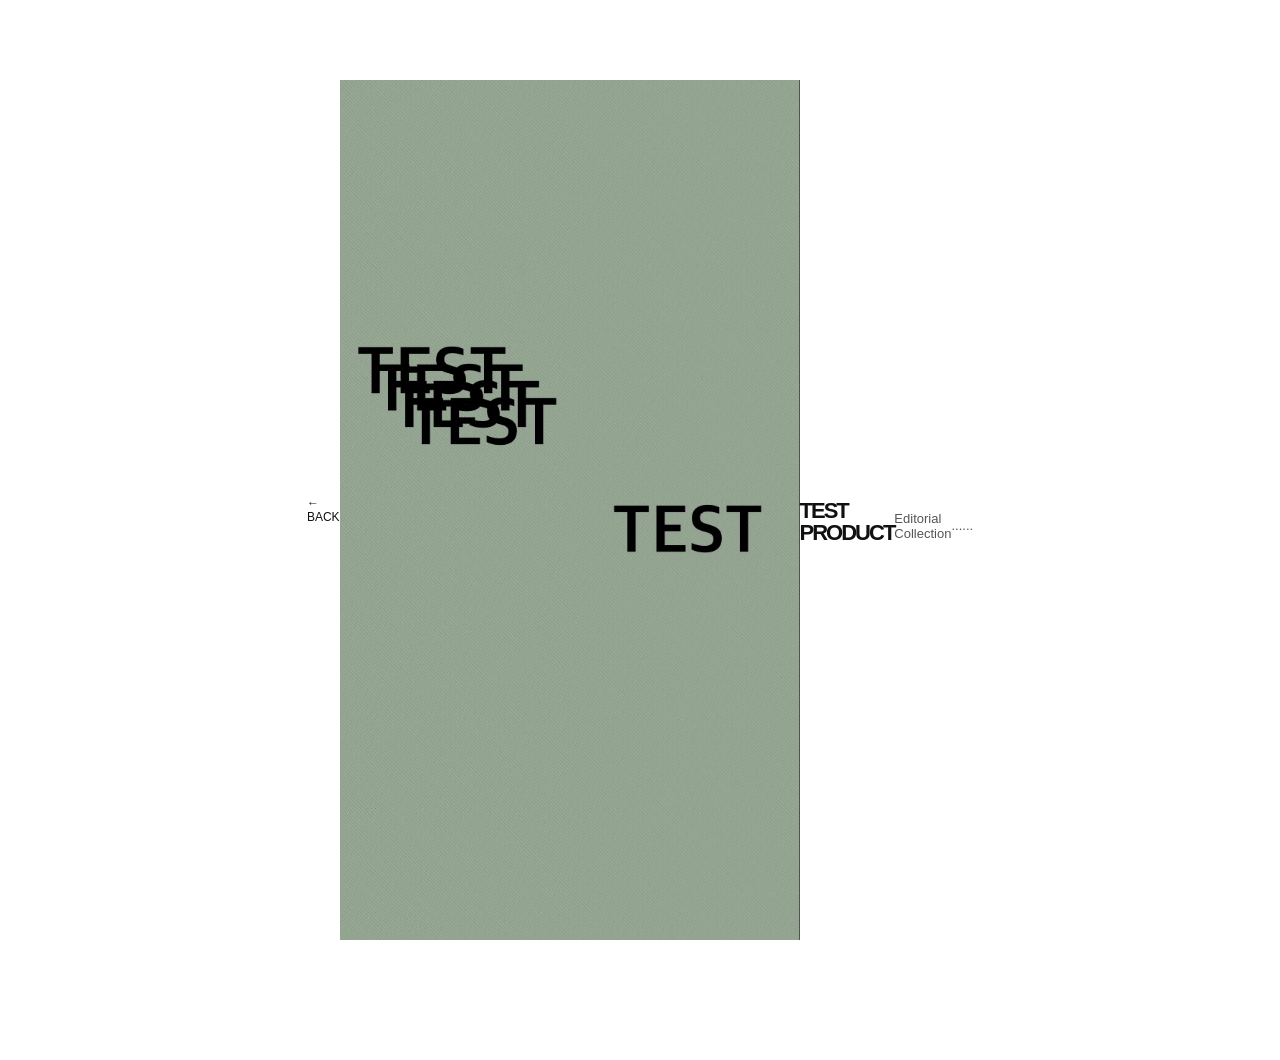
==== product.html @ 3b0933a8 "Add shop layout and start product detail page(노트북)" ====
<!DOCTYPE html>
<html lang="en">

<head>
    <meta charset="UTF-8">
    <meta name="viewport" content="width=device-width, initial-scale=1.0">
    <title>JANG LONG</title>

    <link rel="stylesheet" href="style.css">
</head>

<body>

    <main class="product-detail">

        <a href="shop.html" class="back-button">
            ← BACK
        </a>

        <img
            src="images/products/test1/test1.jpg"
            class="cover-image"
            alt="Test Product">

        <h1>TEST PRODUCT</h1>

        <p class="product-meta">
            Editorial Collection
        </p>

        <p class="product-meta">
            ...
        </p>

        <p class="product-meta">
            ...
        </p>

    </main>

</body>

</html>
---- style.css ----
/* =======================================
   RESET
======================================= */

*{
    margin:0;
    padding:0;
    box-sizing:border-box;
}

/* =======================================
   GLOBAL
======================================= */

body{
    background:#ffffff;
    font-family:Arial, Helvetica, sans-serif;
    color:#111;
}

.container{
    width:100%;
    min-height:100vh;
    display:flex;
    flex-direction:column;
    align-items:center;
}

/* =======================================
   HEADER
======================================= */

header{
    position:fixed;
    right:25px;
    bottom:25px;
    text-align:right;
    z-index:100;
}

h1{
    font-size:20px;
    font-weight:600;
    letter-spacing:-2px;
    line-height:1;
}

h1 a{
    text-decoration:none;
    color:#111;
}

header p{
    margin-top:4px;
    font-size:10px;
    letter-spacing:-0.5px;
    color:#666;
    text-align:right;
}

/* =======================================
   SIDEBAR
======================================= */

.sidebar{
    position:fixed;
    left:45px;
    top:50%;
    transform:translateY(-50%);
    display:flex;
    flex-direction:column;
    gap:10px;
}

.sidebar a{
    color:#111;
    text-decoration:none;
    font-size:11px;
    letter-spacing:.3px;
    transition:.3s;
}

.sidebar a:hover{
    opacity:.45;
}

/* =======================================
   HOME
======================================= */

main{
    flex:1;
    width:100%;
    display:flex;
    justify-content:center;
    align-items:center;
}

.hero{
    flex:1;
    display:flex;
    justify-content:center;
    align-items:center;
}

.hero-slider{
    display:flex;
    align-items:center;
    gap:20px;
}

.slider-window{
    width:420px;
    height:300px;
    position:relative;
    overflow:hidden;
    background:#000;
}

.slide{
    position:absolute;
    width:100%;
    height:100%;
    object-fit:contain;
    opacity:0;
    transition:.5s;
}

.slide.active{
    opacity:1;
}

.prev,
.next{
    background:none;
    border:none;
    font-size:40px;
    cursor:pointer;
    color:#111;
}

.slide-count{
    position:absolute;
    left:14px;
    bottom:12px;
    z-index:20;
    font-family:"Courier New", monospace;
    font-size:8px;
    letter-spacing:1px;
    color:rgba(255,255,255,.75);
}

/* =======================================
   SHOP
======================================= */





/* =======================================
   PRODUCT CARD
======================================= */

.product-grid{

    width:100%;
    max-width:700px;

    margin:80px auto;

    display:grid;

    grid-template-columns:repeat(3,1fr);

    gap:60px 30px;

}

.product-card{

    display:flex;

    flex-direction:column;

    text-decoration:none;

    color:#111;

}

.product-card img{

    width:100%;

    aspect-ratio:4/5;

    object-fit:cover;

    background:#f3f3f3;

    transition:.3s;

}

.product-card:hover img{

    opacity:.88;

}

.product-card h3{

    margin-top:14px;

    font-size:13px;

    font-weight:600;

    letter-spacing:.5px;

}

.product-card p{

    margin-top:5px;

    font-size:11px;

    color:#666;

    line-height:1.5;

}



/* =======================================
   PRODUCT DETAIL
======================================= */

.product-detail{

    max-width:500px;

    margin:80px auto;

    padding:0 20px;

}

.back-button{

    display:inline-block;

    margin-bottom:40px;

    text-decoration:none;

    color:#111;

    font-size:12px;

}

.cover-image{

    width:100%;

    margin-bottom:40px;

}

.product-detail h1{

    font-size:22px;

    margin-bottom:15px;

}

.product-meta{

    font-size:13px;

    color:#555;

    margin-bottom:8px;

}



/* =======================================
   ABOUT
======================================= */





/* =======================================
   FOOTER
======================================= */





/* =======================================
   RESPONSIVE
======================================= */

@media (max-width:768px){

}
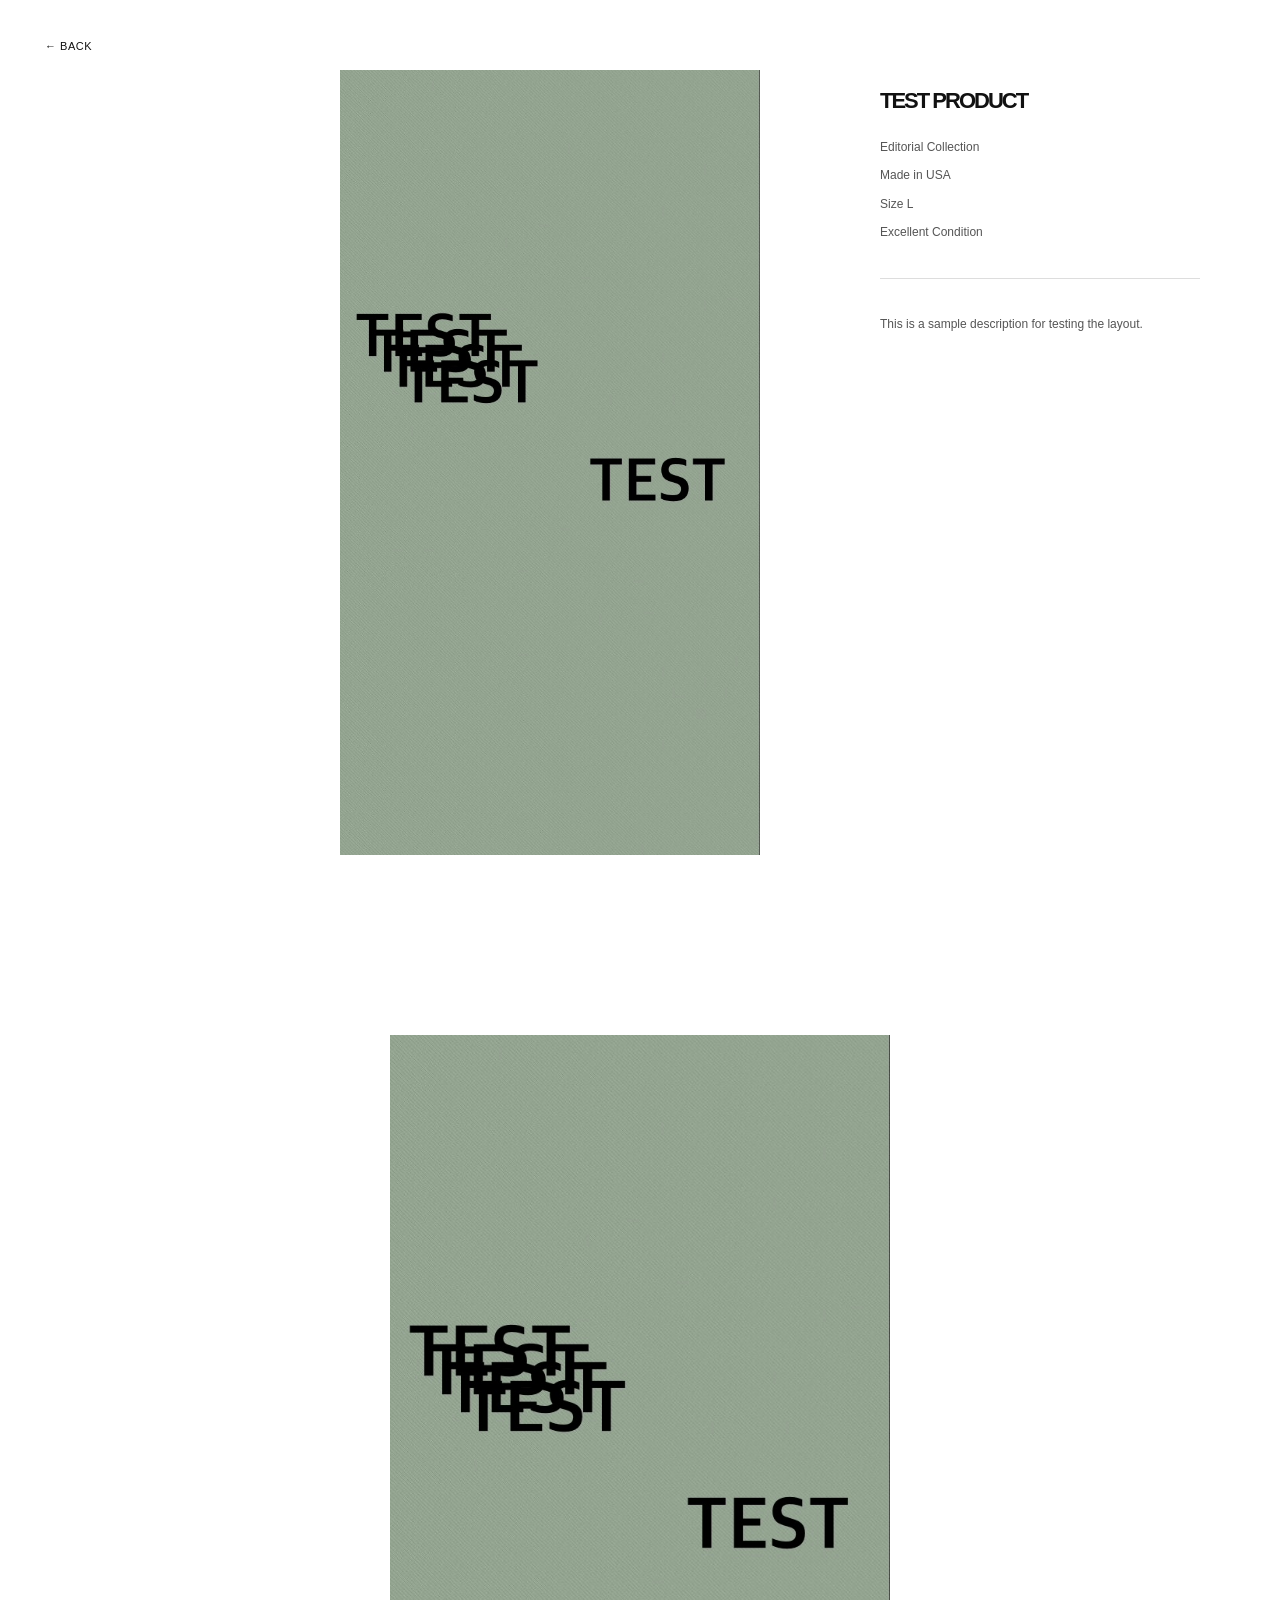
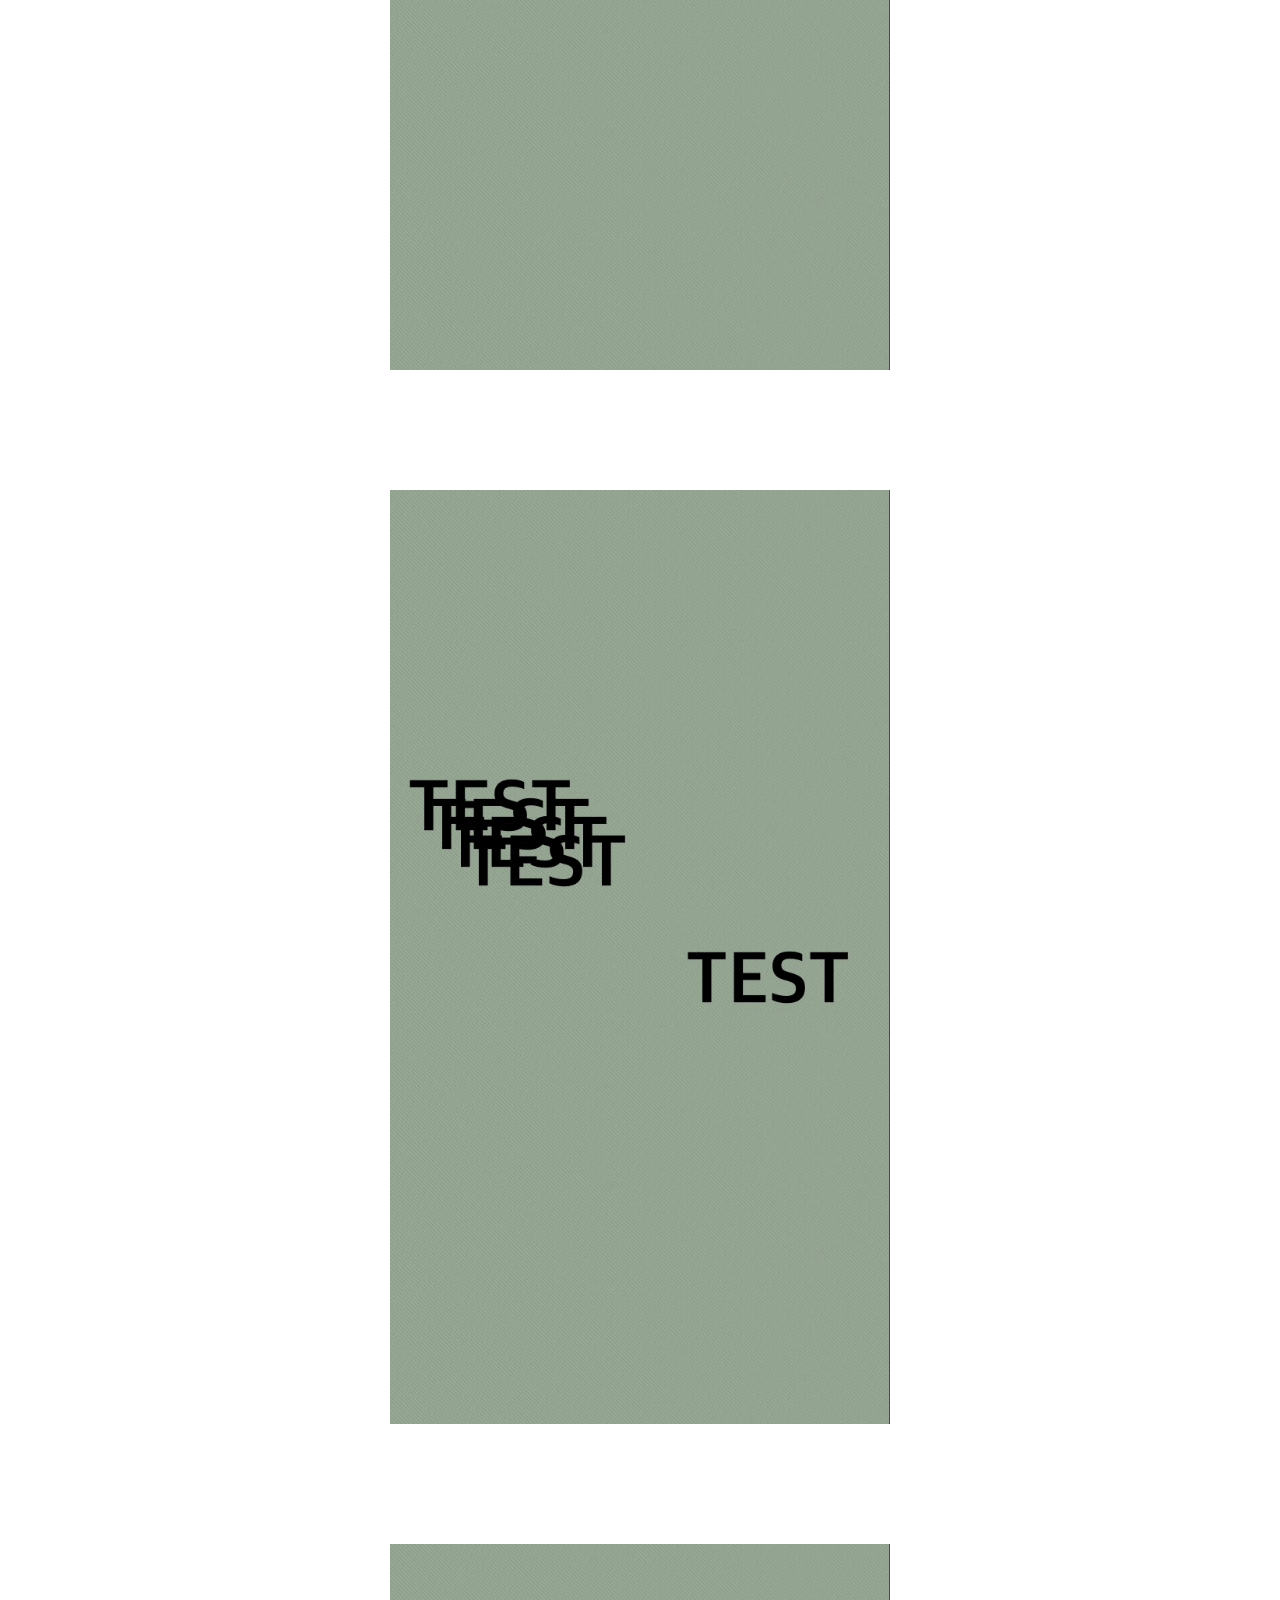
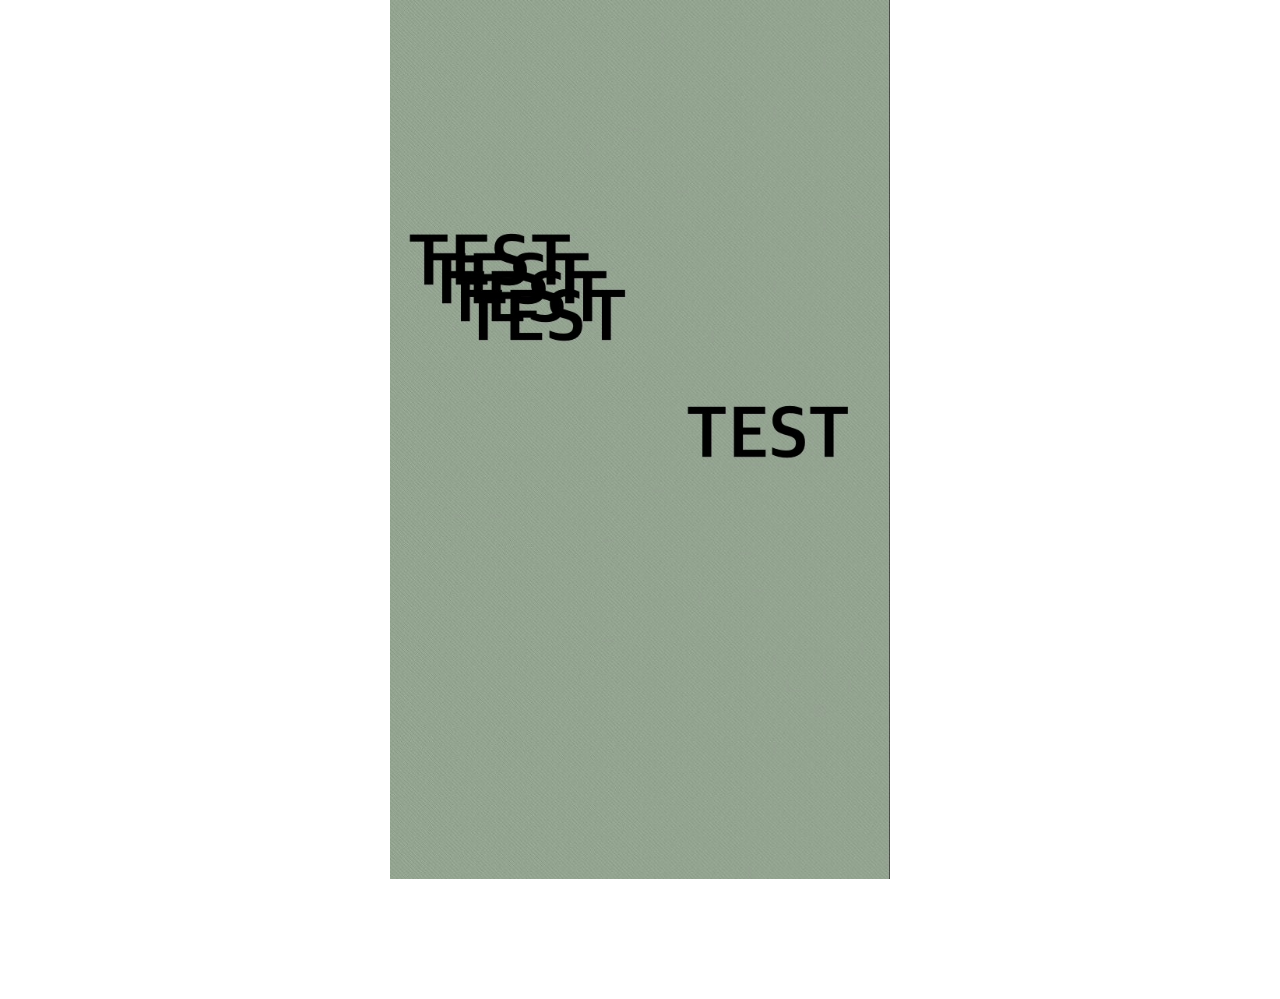
==== commit 6adaacd0: "상세 페이지 작업,메인 페이지 이미지 화살표 수정" ====
--- a/product.html
+++ b/product.html
@@ -11,32 +11,56 @@
 
 <body>
 
-    <main class="product-detail">
+<main class="product-detail">
 
-        <a href="shop.html" class="back-button">
-            ← BACK
-        </a>
+    <a href="shop.html" class="back-button">
+        ← BACK
+    </a>
 
-        <img
-            src="images/products/test1/test1.jpg"
-            class="cover-image"
-            alt="Test Product">
+    <section class="product-hero">
 
-        <h1>TEST PRODUCT</h1>
+        <div class="product-image">
 
-        <p class="product-meta">
-            Editorial Collection
-        </p>
+            <img src="images/products/test1/test1.jpg"
+                 alt="TEST PRODUCT">
 
-        <p class="product-meta">
-            ...
-        </p>
+        </div>
 
-        <p class="product-meta">
-            ...
-        </p>
+        <div class="product-info">
 
-    </main>
+            <h1>TEST PRODUCT</h1>
+
+            <p>Editorial Collection</p>
+
+            <p>Made in USA</p>
+
+            <p>Size L</p>
+
+            <p>Excellent Condition</p>
+
+            <hr>
+
+            <p class="description">
+
+                This is a sample description for testing the layout.
+
+            </p>
+
+        </div>
+
+    </section>
+
+    <section class="detail-gallery">
+
+        <img src="images/products/test1/test1.jpg" alt="">
+
+        <img src="images/products/test1/test1.jpg" alt="">
+
+        <img src="images/products/test1/test1.jpg" alt="">
+
+    </section>
+
+</main>
 
 </body>
 
--- a/style.css
+++ b/style.css
@@ -2,152 +2,178 @@
    RESET
 ======================================= */
 
-*{
-    margin:0;
-    padding:0;
-    box-sizing:border-box;
+* {
+    margin: 0;
+    padding: 0;
+    box-sizing: border-box;
 }
 
 /* =======================================
    GLOBAL
 ======================================= */
 
-body{
-    background:#ffffff;
-    font-family:Arial, Helvetica, sans-serif;
-    color:#111;
-}
-
-.container{
-    width:100%;
-    min-height:100vh;
-    display:flex;
-    flex-direction:column;
-    align-items:center;
+body {
+    background: #ffffff;
+    font-family: Arial, Helvetica, sans-serif;
+    color: #111;
+}
+
+.container {
+    width: 100%;
+    min-height: 100vh;
+    display: flex;
+    flex-direction: column;
+    align-items: center;
 }
 
 /* =======================================
    HEADER
 ======================================= */
 
-header{
-    position:fixed;
-    right:25px;
-    bottom:25px;
-    text-align:right;
-    z-index:100;
-}
-
-h1{
-    font-size:20px;
-    font-weight:600;
-    letter-spacing:-2px;
-    line-height:1;
-}
-
-h1 a{
-    text-decoration:none;
-    color:#111;
-}
-
-header p{
-    margin-top:4px;
-    font-size:10px;
-    letter-spacing:-0.5px;
-    color:#666;
-    text-align:right;
+header {
+    position: fixed;
+    right: 25px;
+    bottom: 25px;
+    text-align: right;
+    z-index: 100;
+}
+
+h1 {
+    font-size: 20px;
+    font-weight: 600;
+    letter-spacing: -2px;
+    line-height: 1;
+}
+
+h1 a {
+    text-decoration: none;
+    color: #111;
+}
+
+header p {
+    margin-top: 4px;
+    font-size: 10px;
+    letter-spacing: -0.5px;
+    color: #666;
+    text-align: right;
 }
 
 /* =======================================
    SIDEBAR
 ======================================= */
 
-.sidebar{
-    position:fixed;
-    left:45px;
-    top:50%;
-    transform:translateY(-50%);
-    display:flex;
-    flex-direction:column;
-    gap:10px;
-}
-
-.sidebar a{
-    color:#111;
-    text-decoration:none;
-    font-size:11px;
-    letter-spacing:.3px;
-    transition:.3s;
-}
-
-.sidebar a:hover{
-    opacity:.45;
+.sidebar {
+    position: fixed;
+    left: 45px;
+    top: 50%;
+    transform: translateY(-50%);
+    display: flex;
+    flex-direction: column;
+    gap: 10px;
+}
+
+.sidebar a {
+    color: #111;
+    text-decoration: none;
+    font-size: 11px;
+    letter-spacing: .3px;
+    transition: .3s;
+}
+
+.sidebar a:hover {
+    opacity: .45;
 }
 
 /* =======================================
    HOME
 ======================================= */
 
-main{
-    flex:1;
-    width:100%;
-    display:flex;
-    justify-content:center;
-    align-items:center;
-}
-
-.hero{
-    flex:1;
-    display:flex;
-    justify-content:center;
-    align-items:center;
-}
-
-.hero-slider{
-    display:flex;
-    align-items:center;
-    gap:20px;
-}
-
-.slider-window{
-    width:420px;
-    height:300px;
-    position:relative;
-    overflow:hidden;
-    background:#000;
-}
-
-.slide{
-    position:absolute;
-    width:100%;
-    height:100%;
-    object-fit:contain;
-    opacity:0;
-    transition:.5s;
-}
-
-.slide.active{
-    opacity:1;
+.home-main {
+
+    flex: 1;
+
+    width: 100%;
+
+    display: flex;
+
+    justify-content: center;
+
+    align-items: center;
+
+}
+
+.hero {
+    flex: 1;
+    display: flex;
+    justify-content: center;
+    align-items: center;
+}
+
+.hero-slider {
+    display: flex;
+    align-items: center;
+    gap: 20px;
+}
+
+.slider-window {
+    width: 420px;
+    height: 300px;
+    position: relative;
+    overflow: hidden;
+    background: #000;
+}
+
+.slide {
+    position: absolute;
+    width: 100%;
+    height: 100%;
+    object-fit: contain;
+    opacity: 0;
+    transition: .5s;
+}
+
+.slide.active {
+    opacity: 1;
 }
 
 .prev,
-.next{
-    background:none;
-    border:none;
-    font-size:40px;
-    cursor:pointer;
-    color:#111;
-}
-
-.slide-count{
-    position:absolute;
-    left:14px;
-    bottom:12px;
-    z-index:20;
-    font-family:"Courier New", monospace;
-    font-size:8px;
-    letter-spacing:1px;
-    color:rgba(255,255,255,.75);
+.next {
+
+    background: none;
+    border: none;
+
+    cursor: pointer;
+
+    font-family: Arial, Helvetica, sans-serif;
+
+    font-size: 16px;
+
+    font-weight: 300;
+
+    color: #666;
+
+    transition: .25s;
+
+    line-height: 1;
+
+}
+
+.prev:hover,
+.next:hover {
+
+    color: #111;
+
+}
+
+.slide-count {
+    position: absolute;
+    left: 14px;
+    bottom: 12px;
+    z-index: 20;
+    font-family: "Courier New", monospace;
+    font-size: 8px;
+    letter-spacing: 1px;
+    color: rgba(255, 255, 255, .75);
 }
 
 /* =======================================
@@ -162,74 +188,74 @@
    PRODUCT CARD
 ======================================= */
 
-.product-grid{
-
-    width:100%;
-    max-width:700px;
-
-    margin:80px auto;
-
-    display:grid;
-
-    grid-template-columns:repeat(3,1fr);
-
-    gap:60px 30px;
-
-}
-
-.product-card{
-
-    display:flex;
-
-    flex-direction:column;
-
-    text-decoration:none;
-
-    color:#111;
-
-}
-
-.product-card img{
-
-    width:100%;
-
-    aspect-ratio:4/5;
-
-    object-fit:cover;
-
-    background:#f3f3f3;
-
-    transition:.3s;
-
-}
-
-.product-card:hover img{
-
-    opacity:.88;
-
-}
-
-.product-card h3{
-
-    margin-top:14px;
-
-    font-size:13px;
-
-    font-weight:600;
-
-    letter-spacing:.5px;
-
-}
-
-.product-card p{
-
-    margin-top:5px;
-
-    font-size:11px;
-
-    color:#666;
-
-    line-height:1.5;
+.product-grid {
+
+    width: 100%;
+    max-width: 700px;
+
+    margin: 80px auto;
+
+    display: grid;
+
+    grid-template-columns: repeat(3, 1fr);
+
+    gap: 60px 30px;
+
+}
+
+.product-card {
+
+    display: flex;
+
+    flex-direction: column;
+
+    text-decoration: none;
+
+    color: #111;
+
+}
+
+.product-card img {
+
+    width: 100%;
+
+    aspect-ratio: 4/5;
+
+    object-fit: cover;
+
+    background: #f3f3f3;
+
+    transition: .3s;
+
+}
+
+.product-card:hover img {
+
+    opacity: .88;
+
+}
+
+.product-card h3 {
+
+    margin-top: 14px;
+
+    font-size: 13px;
+
+    font-weight: 600;
+
+    letter-spacing: .5px;
+
+}
+
+.product-card p {
+
+    margin-top: 5px;
+
+    font-size: 11px;
+
+    color: #666;
+
+    line-height: 1.5;
 
 }
 
@@ -239,57 +265,198 @@
    PRODUCT DETAIL
 ======================================= */
 
-.product-detail{
-
-    max-width:500px;
-
-    margin:80px auto;
-
-    padding:0 20px;
-
-}
-
-.back-button{
-
-    display:inline-block;
-
-    margin-bottom:40px;
-
-    text-decoration:none;
-
-    color:#111;
-
-    font-size:12px;
-
-}
-
-.cover-image{
-
-    width:100%;
-
-    margin-bottom:40px;
-
-}
-
-.product-detail h1{
-
-    font-size:22px;
-
-    margin-bottom:15px;
-
-}
-
-.product-meta{
-
-    font-size:13px;
-
-    color:#555;
-
-    margin-bottom:8px;
-
-}
-
-
+.product-detail {
+
+    max-width: 500px;
+
+    margin: 80px auto;
+
+    padding: 0 20px;
+
+}
+
+.back-button {
+
+    display: inline-block;
+
+    margin-bottom: 40px;
+
+    text-decoration: none;
+
+    color: #111;
+
+    font-size: 12px;
+
+}
+
+.cover-image {
+
+    width: 100%;
+
+    margin-bottom: 40px;
+
+}
+
+.product-detail h1 {
+
+    font-size: 22px;
+
+    margin-bottom: 15px;
+
+}
+
+.product-meta {
+
+    font-size: 13px;
+
+    color: #555;
+
+    margin-bottom: 8px;
+
+}
+
+
+/* =======================================
+   PRODUCT DETAIL
+======================================= */
+
+.product-detail {
+
+    max-width: 1200px;
+
+    margin: 40px auto 120px;
+
+    padding: 0 40px;
+
+}
+
+/* BACK */
+
+.back-button {
+
+    position: fixed;
+
+    top: 40px;
+
+    left: 45px;
+
+    text-decoration: none;
+
+    color: #111;
+
+    font-size: 11px;
+
+    letter-spacing: .5px;
+
+}
+
+/* 첫 화면 */
+
+.product-hero {
+
+    display: flex;
+
+    justify-content: center;
+
+    align-items: flex-start;
+
+    gap: 120px;
+
+    margin-top: 70px;
+
+}
+
+/* 대표 사진 */
+
+.product-image {
+
+    flex: 1;
+
+    display: flex;
+
+    justify-content: flex-end;
+
+}
+
+.product-image img {
+
+    width: 100%;
+
+    max-width: 420px;
+
+}
+
+/* 상품 정보 */
+
+.product-info {
+
+    width: 320px;
+
+    padding-top: 20px;
+
+}
+
+.product-info h1 {
+
+    font-size: 22px;
+
+    font-weight: 600;
+
+    margin-bottom: 25px;
+
+}
+
+.product-info p {
+
+    font-size: 12px;
+
+    color: #555;
+
+    margin-bottom: 8px;
+
+    line-height: 1.7;
+
+}
+
+.product-info hr {
+
+    margin: 35px 0;
+
+    border: none;
+
+    border-top: 1px solid #ddd;
+
+}
+
+.description {
+
+    line-height: 1.9;
+
+}
+
+/* 상세사진 */
+
+.detail-gallery {
+
+    margin-top: 180px;
+
+    display: flex;
+
+    flex-direction: column;
+
+    gap: 120px;
+
+}
+
+.detail-gallery img {
+
+    width: 100%;
+
+    max-width: 500px;
+
+    margin: 0 auto;
+
+}
 
 /* =======================================
    ABOUT
@@ -311,6 +478,4 @@
    RESPONSIVE
 ======================================= */
 
-@media (max-width:768px){
-
-}
+@media (max-width:768px) {}
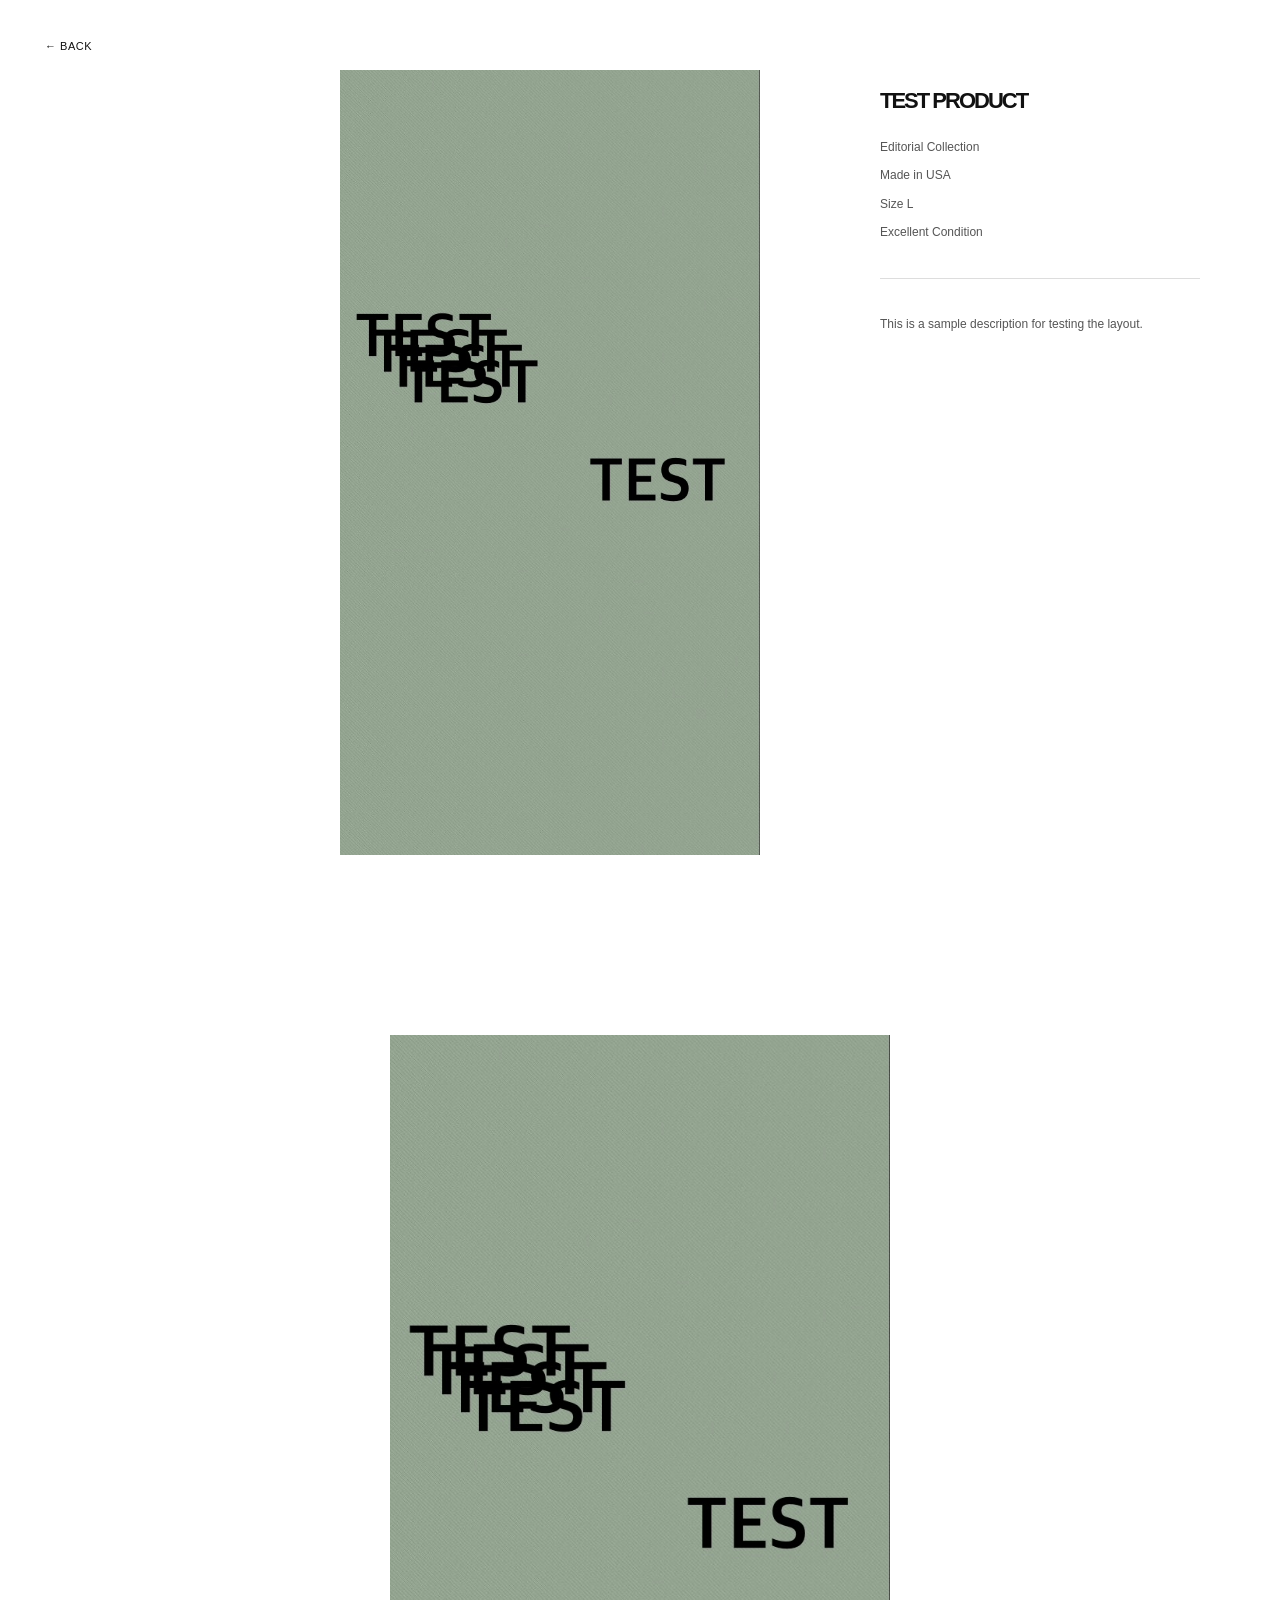
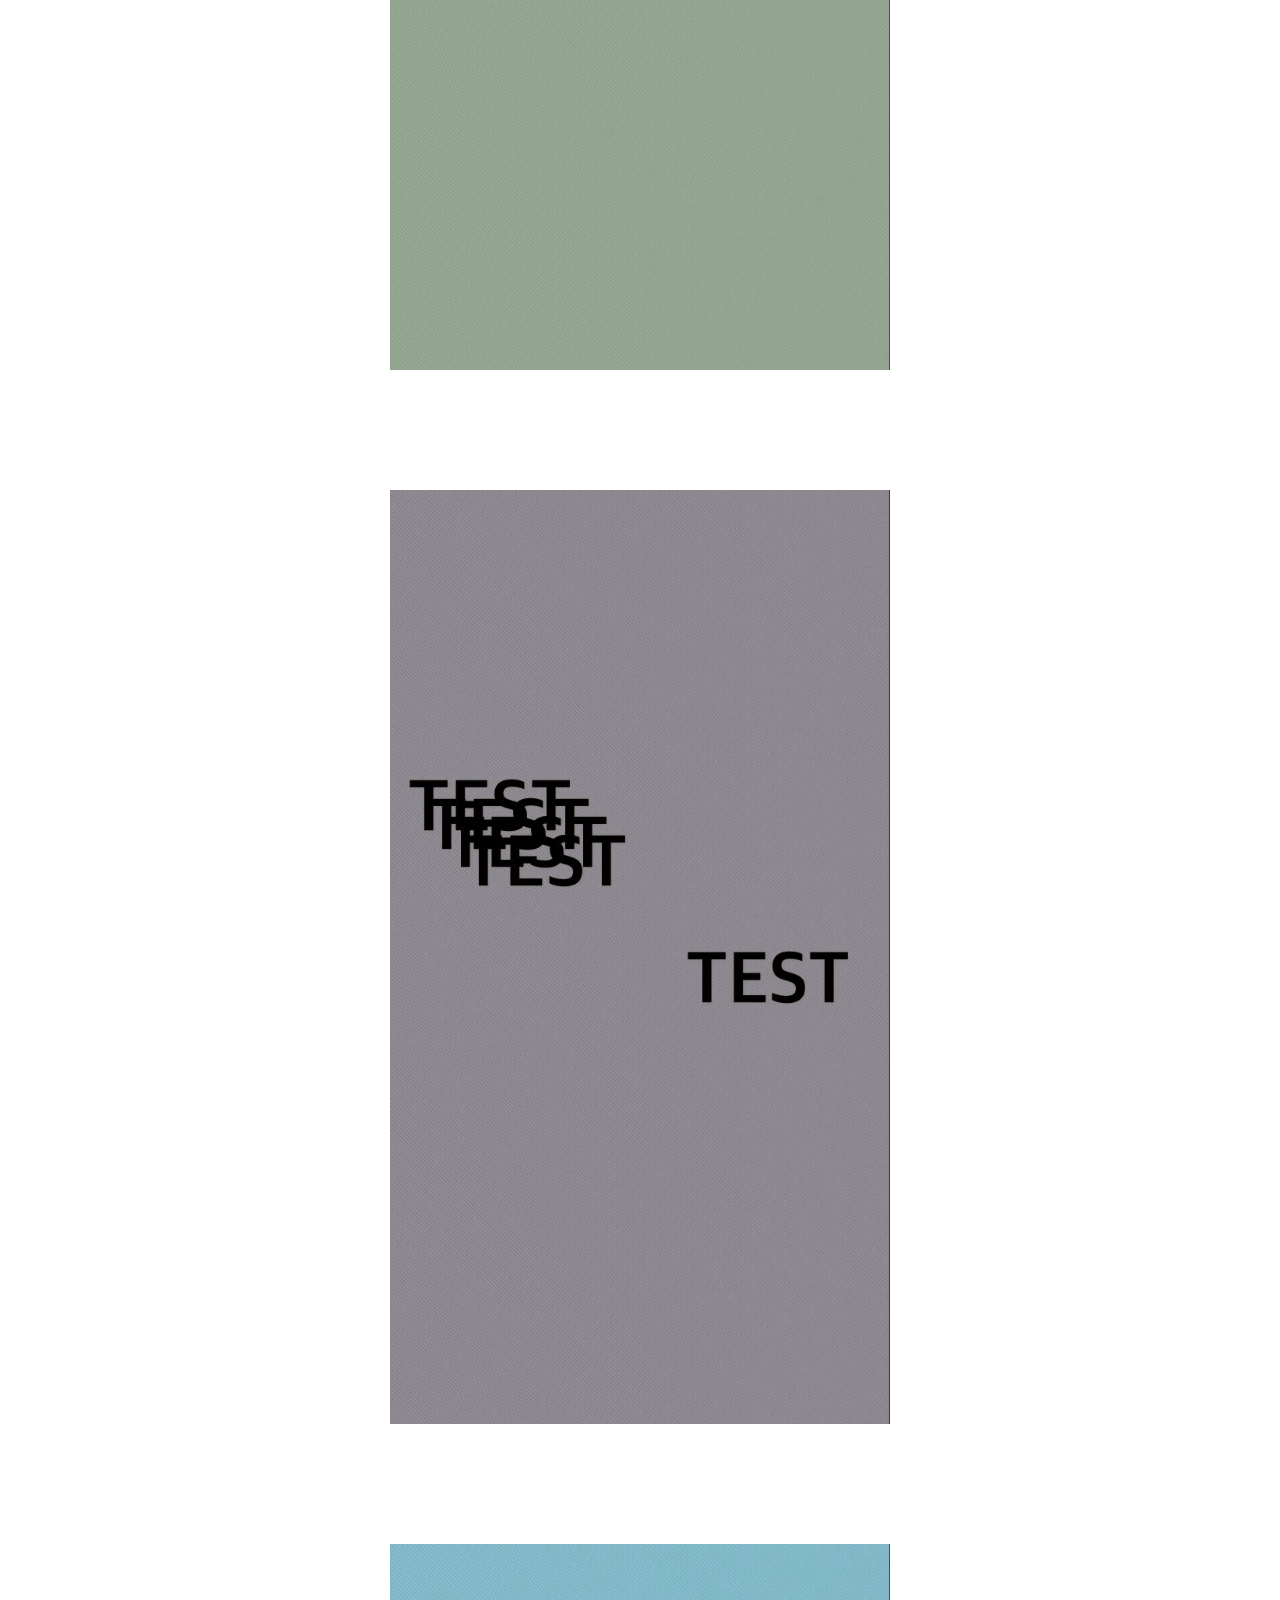
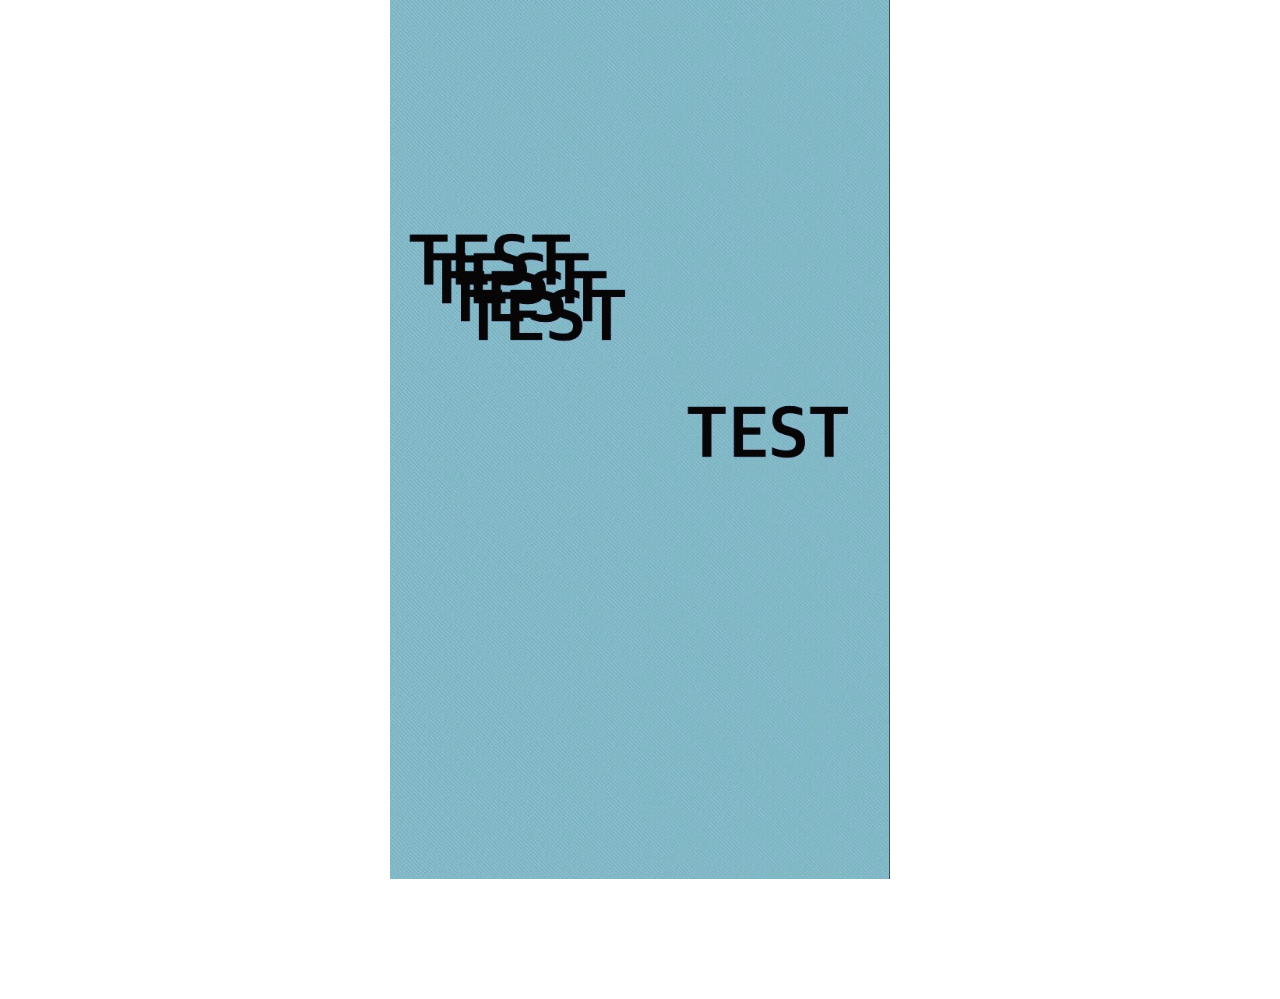
==== commit 6981f473: "자동화 시스템 전 단계 작업(노트북)" ====
--- a/product.html
+++ b/product.html
@@ -6,7 +6,7 @@
     <meta name="viewport" content="width=device-width, initial-scale=1.0">
     <title>JANG LONG</title>
 
-    <link rel="stylesheet" href="style.css">
+    <link rel="stylesheet" href="css/style.css">
 </head>
 
 <body>
@@ -21,7 +21,7 @@
 
         <div class="product-image">
 
-            <img src="images/products/test1/test1.jpg"
+            <img src="images/products/0001/0001.jpg"
                  alt="TEST PRODUCT">
 
         </div>
@@ -52,11 +52,11 @@
 
     <section class="detail-gallery">
 
-        <img src="images/products/test1/test1.jpg" alt="">
+        <img src="images/products/0001/0001.jpg" alt="">
 
-        <img src="images/products/test1/test1.jpg" alt="">
+        <img src="images/products/0002/0002.jpg" alt="">
 
-        <img src="images/products/test1/test1.jpg" alt="">
+        <img src="images/products/0003/0003.jpg" alt="">
 
     </section>
 
--- a/css/style.css
+++ b/css/style.css
@@ -0,0 +1,481 @@
+/* =======================================
+   RESET
+======================================= */
+
+* {
+    margin: 0;
+    padding: 0;
+    box-sizing: border-box;
+}
+
+/* =======================================
+   GLOBAL
+======================================= */
+
+body {
+    background: #ffffff;
+    font-family: Arial, Helvetica, sans-serif;
+    color: #111;
+}
+
+.container {
+    width: 100%;
+    min-height: 100vh;
+    display: flex;
+    flex-direction: column;
+    align-items: center;
+}
+
+/* =======================================
+   HEADER
+======================================= */
+
+header {
+    position: fixed;
+    right: 25px;
+    bottom: 25px;
+    text-align: right;
+    z-index: 100;
+}
+
+h1 {
+    font-size: 20px;
+    font-weight: 600;
+    letter-spacing: -2px;
+    line-height: 1;
+}
+
+h1 a {
+    text-decoration: none;
+    color: #111;
+}
+
+header p {
+    margin-top: 4px;
+    font-size: 10px;
+    letter-spacing: -0.5px;
+    color: #666;
+    text-align: right;
+}
+
+/* =======================================
+   SIDEBAR
+======================================= */
+
+.sidebar {
+    position: fixed;
+    left: 45px;
+    top: 50%;
+    transform: translateY(-50%);
+    display: flex;
+    flex-direction: column;
+    gap: 10px;
+}
+
+.sidebar a {
+    color: #111;
+    text-decoration: none;
+    font-size: 11px;
+    letter-spacing: .3px;
+    transition: .3s;
+}
+
+.sidebar a:hover {
+    opacity: .45;
+}
+
+/* =======================================
+   HOME
+======================================= */
+
+.home-main {
+
+    flex: 1;
+
+    width: 100%;
+
+    display: flex;
+
+    justify-content: center;
+
+    align-items: center;
+
+}
+
+.hero {
+    flex: 1;
+    display: flex;
+    justify-content: center;
+    align-items: center;
+}
+
+.hero-slider {
+    display: flex;
+    align-items: center;
+    gap: 20px;
+}
+
+.slider-window {
+    width: 420px;
+    height: 300px;
+    position: relative;
+    overflow: hidden;
+    background: #000;
+}
+
+.slide {
+    position: absolute;
+    width: 100%;
+    height: 100%;
+    object-fit: contain;
+    opacity: 0;
+    transition: .5s;
+}
+
+.slide.active {
+    opacity: 1;
+}
+
+.prev,
+.next {
+
+    background: none;
+    border: none;
+
+    cursor: pointer;
+
+    font-family: Arial, Helvetica, sans-serif;
+
+    font-size: 16px;
+
+    font-weight: 300;
+
+    color: #666;
+
+    transition: .25s;
+
+    line-height: 1;
+
+}
+
+.prev:hover,
+.next:hover {
+
+    color: #111;
+
+}
+
+.slide-count {
+    position: absolute;
+    left: 14px;
+    bottom: 12px;
+    z-index: 20;
+    font-family: "Courier New", monospace;
+    font-size: 8px;
+    letter-spacing: 1px;
+    color: rgba(255, 255, 255, .75);
+}
+
+/* =======================================
+   SHOP
+======================================= */
+
+
+
+
+
+/* =======================================
+   PRODUCT CARD
+======================================= */
+
+.product-grid {
+
+    width: 100%;
+    max-width: 700px;
+
+    margin: 80px auto;
+
+    display: grid;
+
+    grid-template-columns: repeat(3, 1fr);
+
+    gap: 60px 30px;
+
+}
+
+.product-card {
+
+    display: flex;
+
+    flex-direction: column;
+
+    text-decoration: none;
+
+    color: #111;
+
+}
+
+.product-card img {
+
+    width: 100%;
+
+    aspect-ratio: 4/5;
+
+    object-fit: cover;
+
+    background: #f3f3f3;
+
+    transition: .3s;
+
+}
+
+.product-card:hover img {
+
+    opacity: .88;
+
+}
+
+.product-card h3 {
+
+    margin-top: 14px;
+
+    font-size: 13px;
+
+    font-weight: 600;
+
+    letter-spacing: .5px;
+
+}
+
+.product-card p {
+
+    margin-top: 5px;
+
+    font-size: 11px;
+
+    color: #666;
+
+    line-height: 1.5;
+
+}
+
+
+
+/* =======================================
+   PRODUCT DETAIL
+======================================= */
+
+.product-detail {
+
+    max-width: 500px;
+
+    margin: 80px auto;
+
+    padding: 0 20px;
+
+}
+
+.back-button {
+
+    display: inline-block;
+
+    margin-bottom: 40px;
+
+    text-decoration: none;
+
+    color: #111;
+
+    font-size: 12px;
+
+}
+
+.cover-image {
+
+    width: 100%;
+
+    margin-bottom: 40px;
+
+}
+
+.product-detail h1 {
+
+    font-size: 22px;
+
+    margin-bottom: 15px;
+
+}
+
+.product-meta {
+
+    font-size: 13px;
+
+    color: #555;
+
+    margin-bottom: 8px;
+
+}
+
+
+/* =======================================
+   PRODUCT DETAIL
+======================================= */
+
+.product-detail {
+
+    max-width: 1200px;
+
+    margin: 40px auto 120px;
+
+    padding: 0 40px;
+
+}
+
+/* BACK */
+
+.back-button {
+
+    position: fixed;
+
+    top: 40px;
+
+    left: 45px;
+
+    text-decoration: none;
+
+    color: #111;
+
+    font-size: 11px;
+
+    letter-spacing: .5px;
+
+}
+
+/* 첫 화면 */
+
+.product-hero {
+
+    display: flex;
+
+    justify-content: center;
+
+    align-items: flex-start;
+
+    gap: 120px;
+
+    margin-top: 70px;
+
+}
+
+/* 대표 사진 */
+
+.product-image {
+
+    flex: 1;
+
+    display: flex;
+
+    justify-content: flex-end;
+
+}
+
+.product-image img {
+
+    width: 100%;
+
+    max-width: 420px;
+
+}
+
+/* 상품 정보 */
+
+.product-info {
+
+    width: 320px;
+
+    padding-top: 20px;
+
+}
+
+.product-info h1 {
+
+    font-size: 22px;
+
+    font-weight: 600;
+
+    margin-bottom: 25px;
+
+}
+
+.product-info p {
+
+    font-size: 12px;
+
+    color: #555;
+
+    margin-bottom: 8px;
+
+    line-height: 1.7;
+
+}
+
+.product-info hr {
+
+    margin: 35px 0;
+
+    border: none;
+
+    border-top: 1px solid #ddd;
+
+}
+
+.description {
+
+    line-height: 1.9;
+
+}
+
+/* 상세사진 */
+
+.detail-gallery {
+
+    margin-top: 180px;
+
+    display: flex;
+
+    flex-direction: column;
+
+    gap: 120px;
+
+}
+
+.detail-gallery img {
+
+    width: 100%;
+
+    max-width: 500px;
+
+    margin: 0 auto;
+
+}
+
+/* =======================================
+   ABOUT
+======================================= */
+
+
+
+
+
+/* =======================================
+   FOOTER
+======================================= */
+
+
+
+
+
+/* =======================================
+   RESPONSIVE
+======================================= */
+
+@media (max-width:768px) {}
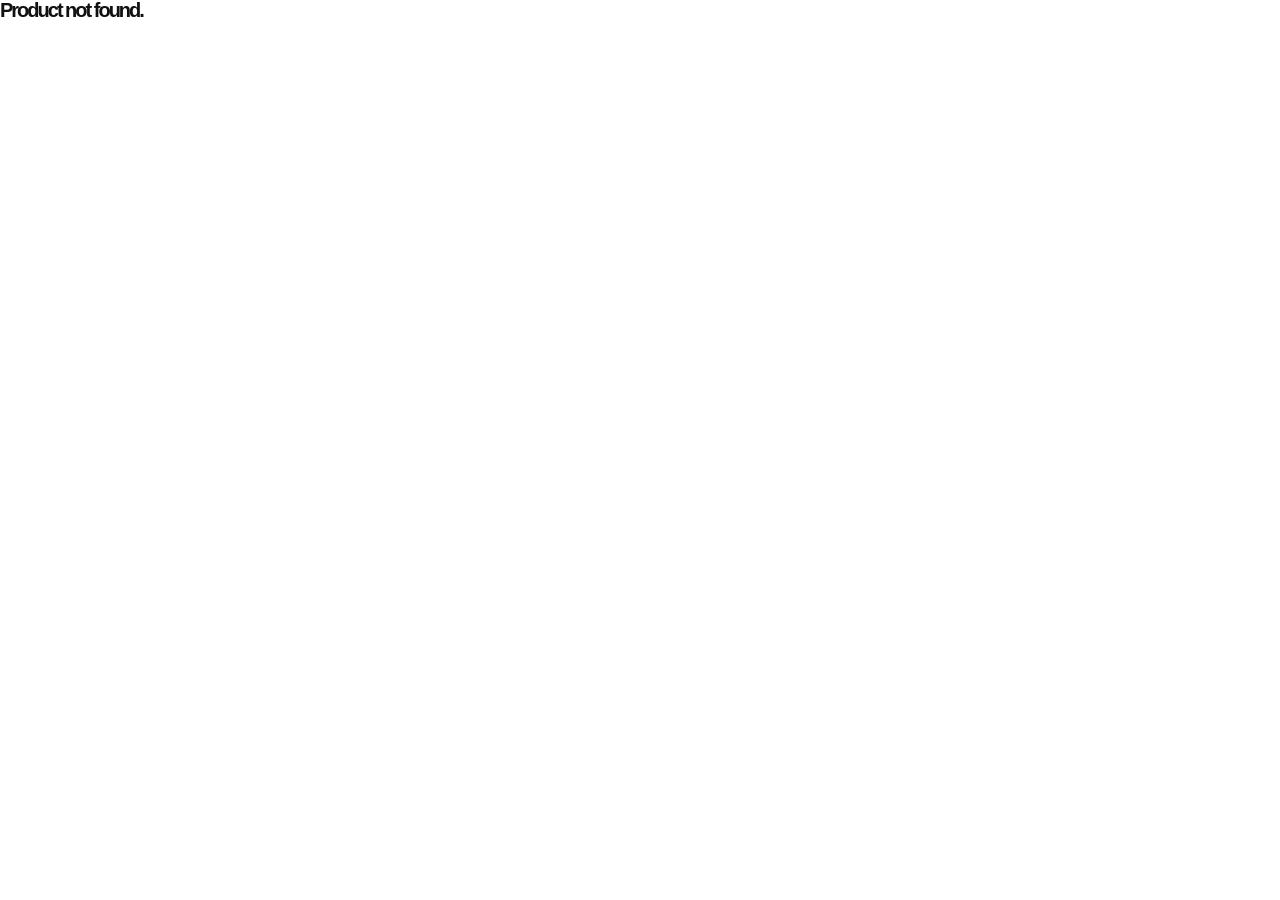
==== commit 5fb3d24a: "자동화 진행중 (노트북)" ====
--- a/product.html
+++ b/product.html
@@ -11,56 +11,45 @@
 
 <body>
 
-<main class="product-detail">
+    <main class="product-detail">
 
-    <a href="shop.html" class="back-button">
-        ← BACK
-    </a>
+        <a href="shop.html" class="back-button">
+            ← BACK
+        </a>
 
-    <section class="product-hero">
+        <section class="product-hero">
 
-        <div class="product-image">
+            <div class="product-image">
 
-            <img src="images/products/0001/0001.jpg"
-                 alt="TEST PRODUCT">
+                <img id="main-image" src="">
 
-        </div>
+            </div>
 
-        <div class="product-info">
+            <div class="product-info">
 
-            <h1>TEST PRODUCT</h1>
+                <h1 id="product-name"></h1>
 
-            <p>Editorial Collection</p>
+                <p id="product-country"></p>
 
-            <p>Made in USA</p>
+                <p id="product-size"></p>
 
-            <p>Size L</p>
+                <div id="measurement-list" class="measurement-list"></div>
 
-            <p>Excellent Condition</p>
+                <hr>
 
-            <hr>
+                <p id="product-description" class="description"></p>
 
-            <p class="description">
+            </div>
 
-                This is a sample description for testing the layout.
+        </section>
 
-            </p>
+        <section id="detail-gallery" class="detail-gallery">
 
-        </div>
+        </section>
 
-    </section>
+    </main>
 
-    <section class="detail-gallery">
-
-        <img src="images/products/0001/0001.jpg" alt="">
-
-        <img src="images/products/0002/0002.jpg" alt="">
-
-        <img src="images/products/0003/0003.jpg" alt="">
-
-    </section>
-
-</main>
+    <script src="js/product.js"></script>
 
 </body>
 
--- a/css/style.css
+++ b/css/style.css
@@ -180,7 +180,49 @@
    SHOP
 ======================================= */
 
-
+.category-menu {
+
+    display: flex;
+
+    justify-content: center;
+
+    gap: 22px;
+
+    margin: 40px 0 70px;
+
+    flex-wrap: wrap;
+
+}
+
+.category-button {
+
+    background: none;
+
+    border: none;
+
+    cursor: pointer;
+
+    font-size: 11px;
+
+    letter-spacing: .6px;
+
+    color: #777;
+
+    transition: .25s;
+
+}
+
+.category-button:hover {
+
+    color: #111;
+
+}
+
+.category-button.active {
+
+    color: #111;
+
+}
 
 
 
@@ -428,6 +470,36 @@
 
 }
 
+.measurement-list {
+
+    margin-top: 24px;
+
+}
+
+.measurement-item {
+
+    display: flex;
+
+    justify-content: space-between;
+
+    font-size: 13px;
+
+    margin-bottom: 6px;
+
+}
+
+.measurement-label {
+
+    color: #666;
+
+}
+
+.measurement-value {
+
+    color: #111;
+
+}
+
 .description {
 
     line-height: 1.9;
